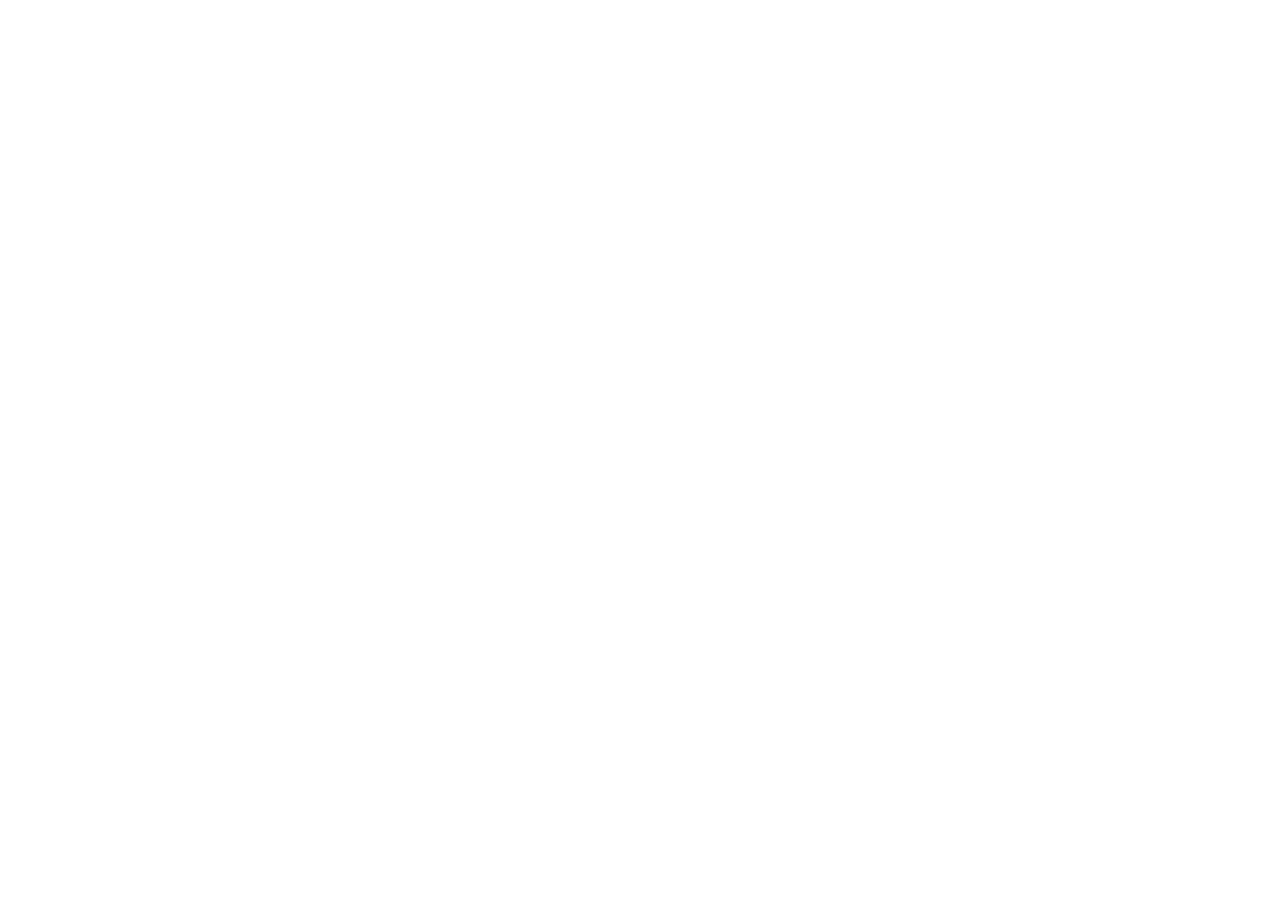
==== page/login.html @ d17182e3 "initial commit with folder structure and template files set up" ====
<!DOCTYPE html>
<html lang="en">

<head>
  <meta charset="UTF-8">
  <meta name="viewport" content="width=device-width, initial-scale=1.0">
  <link rel="stylesheet" href="../style/login.css">
  <title>Team AJCYA - Login</title>
</head>

<body>
  <header></header>
  <main>
<!-- build your login form here -->
  </main>
  <footer></footer>
</body>

</html>
---- style/login.css ----
/* header, body, foot css below */



/* submission form reateld css below */
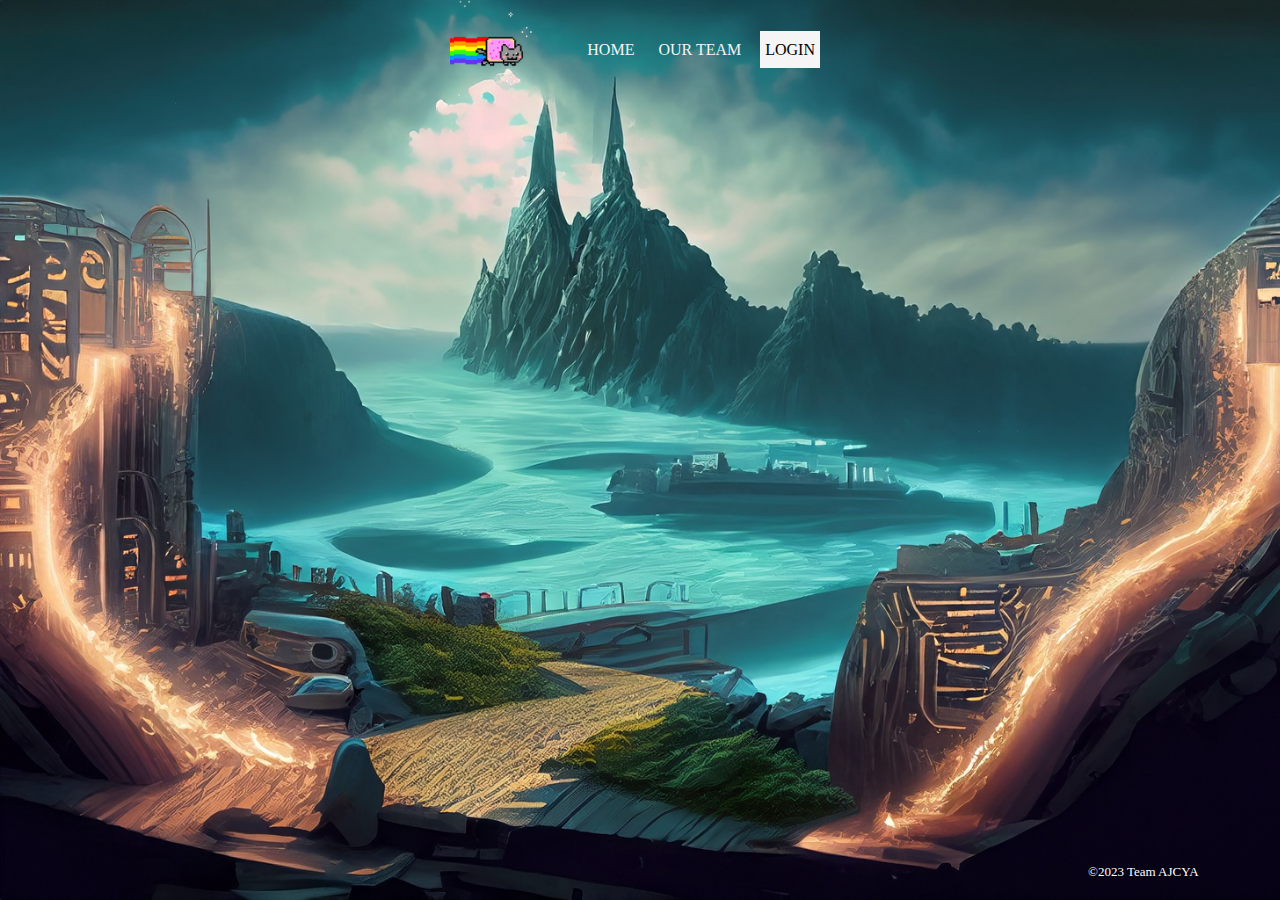
==== commit d9635149: "Copied structure to all pages" ====
--- a/page/login.html
+++ b/page/login.html
@@ -9,11 +9,22 @@
 </head>
 
 <body>
-  <header></header>
+  <header>
+    <div class="navbar">
+      <img src="../img/logo.png" alt="LOGO" class="logo">
+      <nav>
+        <a class = "notcurrent-page" href="./index.html">HOME</a>
+        <a class = "notcurrent-page" href="./our-team.html">OUR TEAM</a>
+        <a class = "current-page" href="./login.html">LOGIN</a>
+      </nav>
+    </div>
+  </header>
   <main>
 <!-- build your login form here -->
   </main>
-  <footer></footer>
+  <footer>
+    <p>&copy;2023 Team AJCYA</p>
+  </footer>
 </body>
 
 </html>--- a/style/login.css
+++ b/style/login.css
@@ -1,5 +1,62 @@
 /* header, body, foot css below */
+*
+{
+    margin: 0;
+    padding: 0;
+    box-sizing: border-box;
+    text-decoration: none;
+}
 
+body
+{
+    height: 100%;
+    background-repeat: repeat;
+    background-size:cover;
+    background-image: url("/img/page-background.jpg");
+    background-attachment: fixed;
+}
 
+.navbar 
+{
+    display: flex;  
+    justify-content: space-between;
+    align-items: center;
+    padding-left:50vh;
+    padding-right:50vh;
+    color:white;
+}
 
+.logo
+{
+    width:100px;
+    height: 100px;
+    display: flex;
+}
+
+.navbar a
+{
+    margin-right: 10px;
+    padding: 10px 5px;
+}
+
+.current-page
+{    
+    color: black;
+    background-color: whitesmoke;
+}
+
+.notcurrent-page
+{
+    color:whitesmoke;
+}
+
+footer
+{
+    position: absolute;
+    top: 96%;
+    font-size:small;
+    color: white;
+    /* margin-left:133vh; */
+    margin-left:85%;
+}
 /* submission form reateld css below */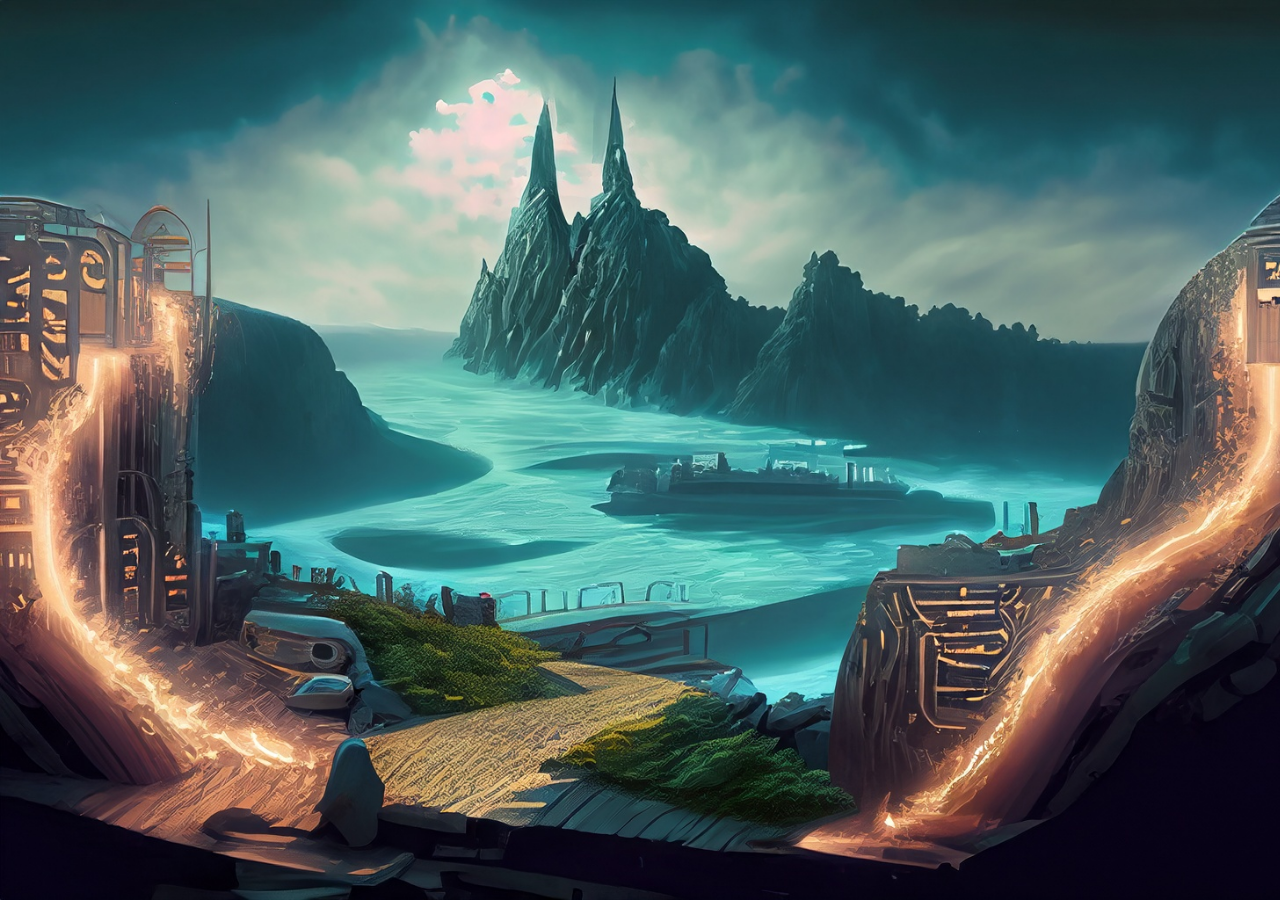
==== commit 098986d0: "Revert "Copied structure to all pages"" ====
--- a/page/login.html
+++ b/page/login.html
@@ -9,22 +9,11 @@
 </head>
 
 <body>
-  <header>
-    <div class="navbar">
-      <img src="../img/logo.png" alt="LOGO" class="logo">
-      <nav>
-        <a class = "notcurrent-page" href="./index.html">HOME</a>
-        <a class = "notcurrent-page" href="./our-team.html">OUR TEAM</a>
-        <a class = "current-page" href="./login.html">LOGIN</a>
-      </nav>
-    </div>
-  </header>
+  <header></header>
   <main>
 <!-- build your login form here -->
   </main>
-  <footer>
-    <p>&copy;2023 Team AJCYA</p>
-  </footer>
+  <footer></footer>
 </body>
 
 </html>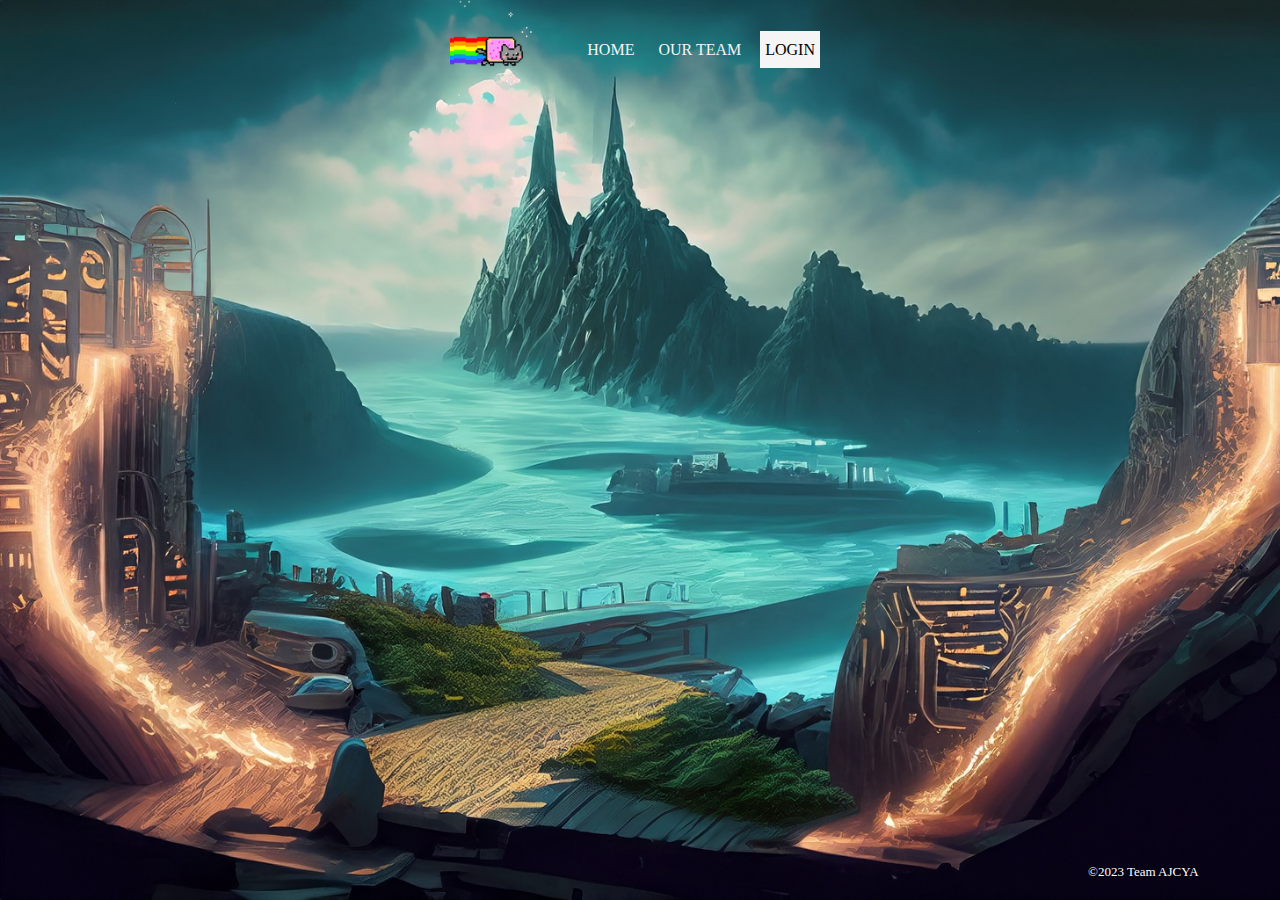
==== commit a1e085af: "Merge pull request #1 from alexfang324/Yurii-branch" ====
--- a/page/login.html
+++ b/page/login.html
@@ -9,11 +9,22 @@
 </head>
 
 <body>
-  <header></header>
+  <header>
+    <div class="navbar">
+      <img src="../img/logo.png" alt="LOGO" class="logo">
+      <nav>
+        <a class = "notcurrent-page" href="./index.html">HOME</a>
+        <a class = "notcurrent-page" href="./our-team.html">OUR TEAM</a>
+        <a class = "current-page" href="./login.html">LOGIN</a>
+      </nav>
+    </div>
+  </header>
   <main>
 <!-- build your login form here -->
   </main>
-  <footer></footer>
+  <footer>
+    <p>&copy;2023 Team AJCYA</p>
+  </footer>
 </body>
 
 </html>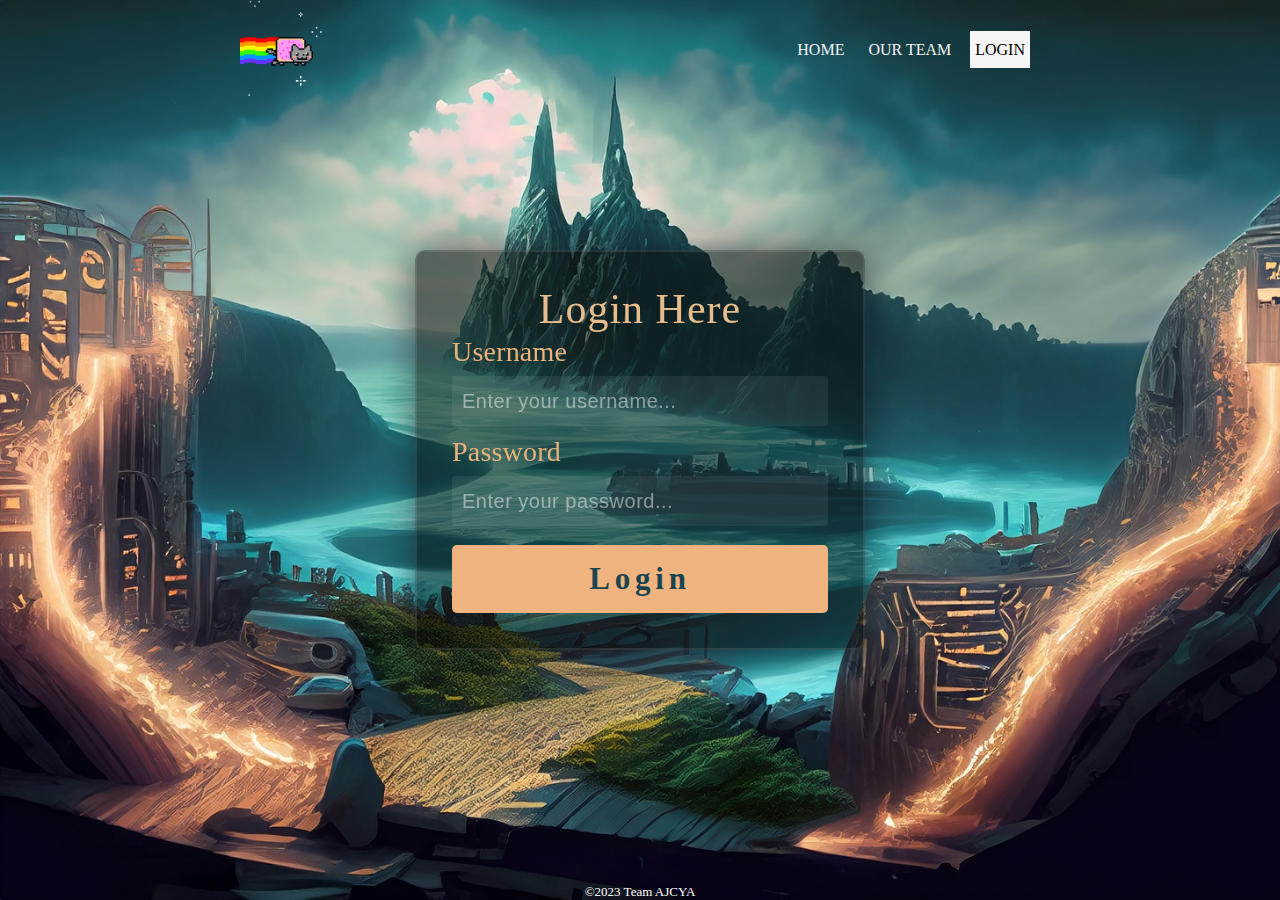
==== commit f17c1d2a: "Changes to be committed: 	modified:   page/login.html 	modified:   style/login.css" ====
--- a/page/login.html
+++ b/page/login.html
@@ -21,6 +21,19 @@
   </header>
   <main>
 <!-- build your login form here -->
+<form>
+  <h3>Login Here</h3>
+
+  <label for="username">Username</label>
+  <input type="text" placeholder="Enter your username..." id="username">
+
+  <label for="password">Password</label>
+  <input type="password" placeholder="Enter your password..." id="password">
+
+  <button>Login</button>
+
+</form>
+<!----end--->
   </main>
   <footer>
     <p>&copy;2023 Team AJCYA</p>
--- a/style/login.css
+++ b/style/login.css
@@ -1,10 +1,9 @@
 /* header, body, foot css below */
-*
-{
-    margin: 0;
-    padding: 0;
-    box-sizing: border-box;
-    text-decoration: none;
+* {
+  margin: 0;
+  padding: 0;
+  box-sizing: border-box;
+  text-decoration: none;
 }
 
 body
@@ -14,49 +13,225 @@
     background-size:cover;
     background-image: url("/img/page-background.jpg");
     background-attachment: fixed;
-}
-
+    width: 800px;
+    position:relative;
+    margin: auto;
+    min-height:100vh;
+}
 .navbar 
 {
     display: flex;  
     justify-content: space-between;
     align-items: center;
-    padding-left:50vh;
-    padding-right:50vh;
     color:white;
 }
-
 .logo
 {
     width:100px;
     height: 100px;
     display: flex;
 }
-
 .navbar a
 {
     margin-right: 10px;
     padding: 10px 5px;
 }
-
 .current-page
 {    
     color: black;
     background-color: whitesmoke;
 }
-
 .notcurrent-page
 {
     color:whitesmoke;
 }
-
 footer
 {
+    text-align: center;
     position: absolute;
-    top: 96%;
+    width: 100%;
+    bottom: 0;
     font-size:small;
     color: white;
-    /* margin-left:133vh; */
-    margin-left:85%;
-}
-/* submission form reateld css below */+}
+
+/* chuan added*/
+*,
+*:before,
+*:after{
+    padding: 0;
+    margin: 0;
+    box-sizing: border-box;
+}
+body{
+    background-color: transparent;
+}
+
+
+.shape:first-child{
+    background: linear-gradient(
+        #1845ad,
+        #23a2f6
+    );
+    left: -80px;
+    top: -80px;
+}
+.shape:last-child{
+    background: linear-gradient(
+        to right,
+        #ff512f,
+        #f09819
+    );
+    right: -30px;
+    bottom: -80px;
+}
+form{
+    height: 400px;
+    width: 450px;
+    background-color: transparent;
+    position: absolute;
+    transform: translate(-50%,-50%);
+    top: 50%;
+    left: 50%;
+    border-radius: 10px;
+    backdrop-filter: brightness(0.5);
+    border: 2px solid rgba(255,255,255,0.1);
+    box-shadow: 0 0 40px rgba(8,7,16,0.6);
+    padding: 40px 35px;
+}
+form *{
+    font-family:fantasy,ui-sans-serif;
+    color: #eab27a;
+ 
+    outline: none;
+    border: none;
+}
+form h3{
+    font-size: 42px;
+    font-weight: 500;
+    line-height: 34px;
+    text-align: center;
+    color: #e5bd8c;
+    letter-spacing: 1px;
+}
+
+label{
+    display: block;
+    margin-top: 10px;
+    font-size: 28px;
+    font-weight: 500;
+    letter-spacing: 0.2px;
+}
+input{
+    display: block;
+    height: 50px;
+    width: 100%;
+    background-color: rgba(255,255,255,0.07);
+    border-radius: 3px;
+    padding: 0 10px;
+    margin-top: 8px;
+    font-size: 20px;
+    font-weight: 200;
+    color: whitesmoke;
+    letter-spacing: 0.5px;
+    font-family:sans-serif;
+}
+::placeholder{
+    color:rgba(255,255,255,0.47);
+}
+button{
+    margin-top: 19px;
+    width: 100%;
+    background-color: #eeb37e;
+    color: #1c444f;
+    padding: 16px 0;
+    font-size: 31px;
+    font-weight: 600;
+    border-radius: 5px;
+    cursor: pointer;
+    letter-spacing: 4.8px;
+}
+.social{
+  margin-top: 30px;
+  display: flex;
+}
+.social div{
+  background: red;
+  width: 150px;
+  border-radius: 3px;
+  padding: 5px 10px 10px 5px;
+  background-color: rgba(255,255,255,0.27);
+  color: #eaf0fb;
+  text-align: center;
+}
+.social div:hover{
+  background-color: rgba(255,255,255,0.47);
+}
+.social .fb{
+  margin-left: 25px;
+}
+.social i{
+  margin-right: 4px;
+}
+
+/*-----end----*/
+
+* {
+  margin: 0;
+  padding: 0;
+  box-sizing: border-box;
+  text-decoration: none;
+}
+
+body
+{
+    height: 100%;
+    background-repeat: repeat;
+    background-size:cover;
+    background-image: url("/img/page-background.jpg");
+    background-attachment: fixed;
+    width: 800px;
+    position:relative;
+    margin: auto;
+    min-height:100vh;
+}
+.navbar 
+{
+    display: flex;  
+    justify-content: space-between;
+    align-items: center;
+    color:white;
+}
+.logo
+{
+    width:100px;
+    height: 100px;
+    display: flex;
+}
+.navbar a
+{
+    margin-right: 10px;
+    padding: 10px 5px;
+}
+.current-page
+{    
+    color: black;
+    background-color: whitesmoke;
+}
+.notcurrent-page
+{
+    color:whitesmoke;
+}
+footer
+{
+    text-align: center;
+    position: absolute;
+    width: 100%;
+    bottom: 0;
+    font-size:small;
+    color: white;
+}
+
+
+
+/* submission form reateld css below */
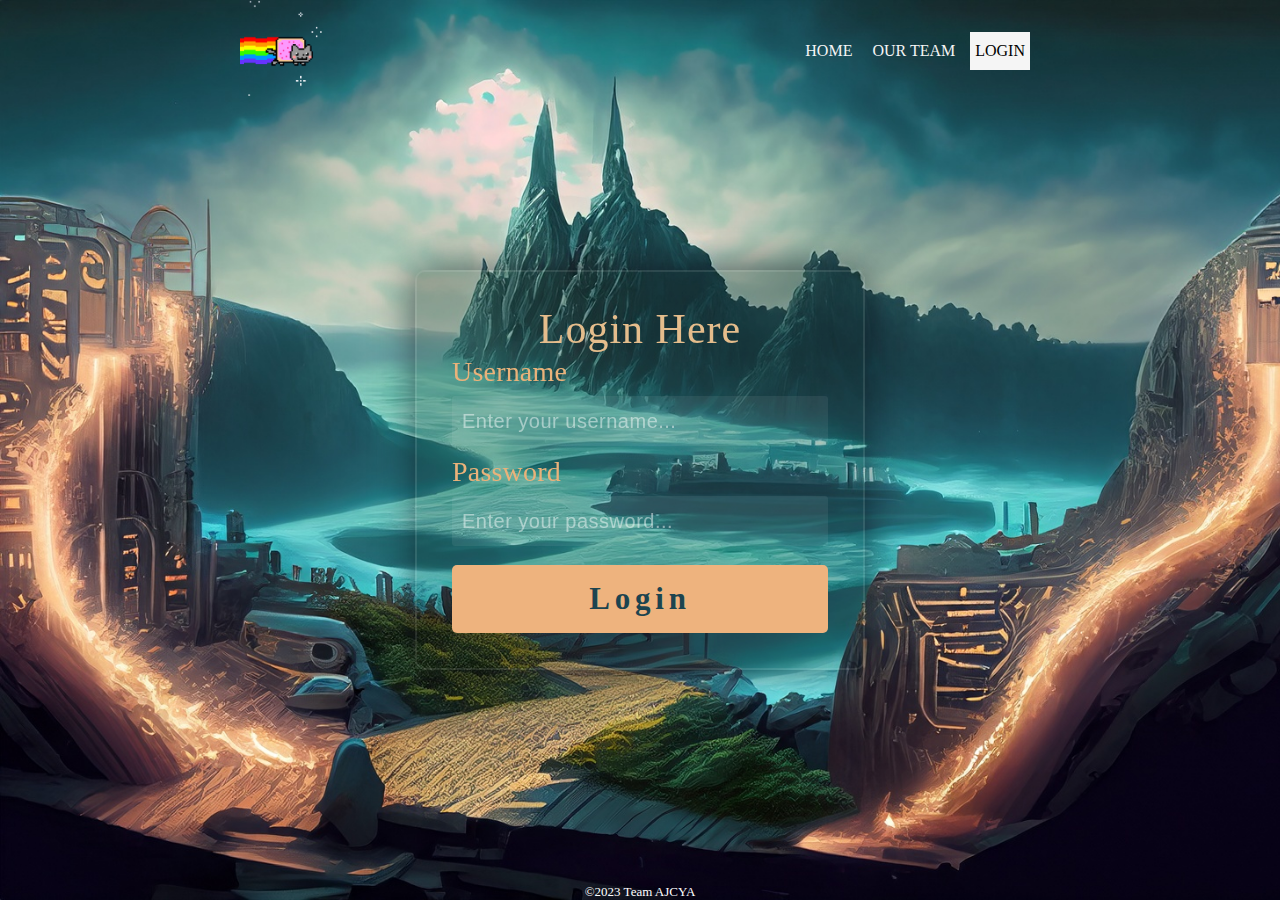
==== commit b6c818bd: "added changes to all pages" ====
--- a/page/login.html
+++ b/page/login.html
@@ -13,9 +13,9 @@
     <div class="navbar">
       <img src="../img/logo.png" alt="LOGO" class="logo">
       <nav>
+        <a class = "current-page" href="./login.html">LOGIN</a>       
+        <a class = "notcurrent-page" href="./our-team.html">OUR TEAM</a>
         <a class = "notcurrent-page" href="./index.html">HOME</a>
-        <a class = "notcurrent-page" href="./our-team.html">OUR TEAM</a>
-        <a class = "current-page" href="./login.html">LOGIN</a>
       </nav>
     </div>
   </header>
--- a/style/login.css
+++ b/style/login.css
@@ -1,237 +1,124 @@
 /* header, body, foot css below */
 * {
-  margin: 0;
-  padding: 0;
-  box-sizing: border-box;
-  text-decoration: none;
-}
-
-body
-{
+    margin: 0;
+    padding: 0;
+    box-sizing: border-box;
+    text-decoration: none;
+  }
+  
+  body {
     height: 100%;
     background-repeat: repeat;
-    background-size:cover;
-    background-image: url("/img/page-background.jpg");
+    background-size: cover;
+    background-image: url("../img/page-background.jpg");
     background-attachment: fixed;
     width: 800px;
-    position:relative;
+    position: relative;
     margin: auto;
-    min-height:100vh;
-}
-.navbar 
-{
-    display: flex;  
-    justify-content: space-between;
-    align-items: center;
-    color:white;
-}
-.logo
-{
-    width:100px;
+    min-height: 100vh;
+  }
+  .navbar {
+    text-align:right;
+    color: white;
+  }
+  .logo {
+    width: 100px;
     height: 100px;
-    display: flex;
-}
-.navbar a
-{
+    float:left;
+  }
+  .navbar a {
+    margin-top:4%;
     margin-right: 10px;
     padding: 10px 5px;
-}
-.current-page
-{    
+    float:right;
+  }
+  .current-page {
     color: black;
     background-color: whitesmoke;
-}
-.notcurrent-page
-{
-    color:whitesmoke;
-}
-footer
-{
+  }
+  .notcurrent-page {
+    color: whitesmoke;
+  }
+  footer {
     text-align: center;
     position: absolute;
     width: 100%;
     bottom: 0;
-    font-size:small;
+    font-size: small;
     color: white;
-}
-
-/* chuan added*/
-*,
-*:before,
-*:after{
-    padding: 0;
-    margin: 0;
-    box-sizing: border-box;
-}
-body{
-    background-color: transparent;
-}
-
-
-.shape:first-child{
-    background: linear-gradient(
-        #1845ad,
-        #23a2f6
-    );
-    left: -80px;
-    top: -80px;
-}
-.shape:last-child{
-    background: linear-gradient(
-        to right,
-        #ff512f,
-        #f09819
-    );
-    right: -30px;
-    bottom: -80px;
-}
-form{
-    height: 400px;
-    width: 450px;
-    background-color: transparent;
-    position: absolute;
-    transform: translate(-50%,-50%);
-    top: 50%;
-    left: 50%;
-    border-radius: 10px;
-    backdrop-filter: brightness(0.5);
-    border: 2px solid rgba(255,255,255,0.1);
-    box-shadow: 0 0 40px rgba(8,7,16,0.6);
-    padding: 40px 35px;
-}
-form *{
-    font-family:fantasy,ui-sans-serif;
-    color: #eab27a;
- 
-    outline: none;
-    border: none;
-}
-form h3{
-    font-size: 42px;
-    font-weight: 500;
-    line-height: 34px;
-    text-align: center;
-    color: #e5bd8c;
-    letter-spacing: 1px;
-}
-
-label{
-    display: block;
-    margin-top: 10px;
-    font-size: 28px;
-    font-weight: 500;
-    letter-spacing: 0.2px;
-}
-input{
-    display: block;
-    height: 50px;
-    width: 100%;
-    background-color: rgba(255,255,255,0.07);
-    border-radius: 3px;
-    padding: 0 10px;
-    margin-top: 8px;
-    font-size: 20px;
-    font-weight: 200;
-    color: whitesmoke;
-    letter-spacing: 0.5px;
-    font-family:sans-serif;
-}
-::placeholder{
-    color:rgba(255,255,255,0.47);
-}
-button{
-    margin-top: 19px;
-    width: 100%;
-    background-color: #eeb37e;
-    color: #1c444f;
-    padding: 16px 0;
-    font-size: 31px;
-    font-weight: 600;
-    border-radius: 5px;
-    cursor: pointer;
-    letter-spacing: 4.8px;
-}
-.social{
-  margin-top: 30px;
-  display: flex;
-}
-.social div{
-  background: red;
-  width: 150px;
-  border-radius: 3px;
-  padding: 5px 10px 10px 5px;
-  background-color: rgba(255,255,255,0.27);
-  color: #eaf0fb;
-  text-align: center;
-}
-.social div:hover{
-  background-color: rgba(255,255,255,0.47);
-}
-.social .fb{
-  margin-left: 25px;
-}
-.social i{
-  margin-right: 4px;
-}
-
-/*-----end----*/
-
-* {
-  margin: 0;
-  padding: 0;
-  box-sizing: border-box;
-  text-decoration: none;
-}
-
-body
-{
-    height: 100%;
-    background-repeat: repeat;
-    background-size:cover;
-    background-image: url("/img/page-background.jpg");
-    background-attachment: fixed;
-    width: 800px;
-    position:relative;
-    margin: auto;
-    min-height:100vh;
-}
-.navbar 
-{
-    display: flex;  
-    justify-content: space-between;
-    align-items: center;
-    color:white;
-}
-.logo
-{
-    width:100px;
-    height: 100px;
-    display: flex;
-}
-.navbar a
-{
-    margin-right: 10px;
-    padding: 10px 5px;
-}
-.current-page
-{    
-    color: black;
-    background-color: whitesmoke;
-}
-.notcurrent-page
-{
-    color:whitesmoke;
-}
-footer
-{
-    text-align: center;
-    position: absolute;
-    width: 100%;
-    bottom: 0;
-    font-size:small;
-    color: white;
-}
-
-
-
-/* submission form reateld css below */
+  }
+  
+  /* chuan added*/
+  
+  form{
+      height: 400px;
+      width: 450px;
+      background-color: transparent;
+      border-radius: 10px;
+      backdrop-filter: brightness(0.8);
+      border: 2px solid rgba(255,255,255,0.1);
+      box-shadow: 0 0 40px rgba(8,7,16,0.6);
+      padding: 40px 35px;
+      position: absolute;
+      top:30%;
+      transform: translateX(-50%); 
+      left:50%;
+  }
+  form *{
+      font-family:fantasy,ui-sans-serif;
+      color: #eab27a;
+      outline: none;
+      border: none;
+  }
+  form h3{
+      font-size: 42px;
+      font-weight: 500;
+      line-height: 34px;
+      text-align: center;
+      color: #e5bd8c;
+      letter-spacing: 1px;
+  }
+  
+  label{
+      display: block;
+      margin-top: 10px;
+      font-size: 28px;
+      font-weight: 500;
+      letter-spacing: 0.2px;
+  }
+  input{
+      display: block;
+      height: 50px;
+      width: 100%;
+      background-color: rgba(255,255,255,0.07);
+      border-radius: 3px;
+      padding: 0 10px;
+      margin-top: 8px;
+      font-size: 20px;
+      font-weight: 200;
+      color: whitesmoke;
+      letter-spacing: 0.5px;
+      font-family:sans-serif;
+  }
+  ::placeholder{
+      color:rgba(255,255,255,0.47);
+  }
+  button{
+      margin-top: 19px;
+      width: 100%;
+      background-color: #eeb37e;
+      color: #1c444f;
+      padding: 16px 0;
+      font-size: 31px;
+      font-weight: 600;
+      border-radius: 5px;
+      cursor: pointer;
+      letter-spacing: 4.8px;
+  }
+  
+  
+  /*----chuan add -end----*/
+  
+  
+  
+  /* submission form reateld css below */